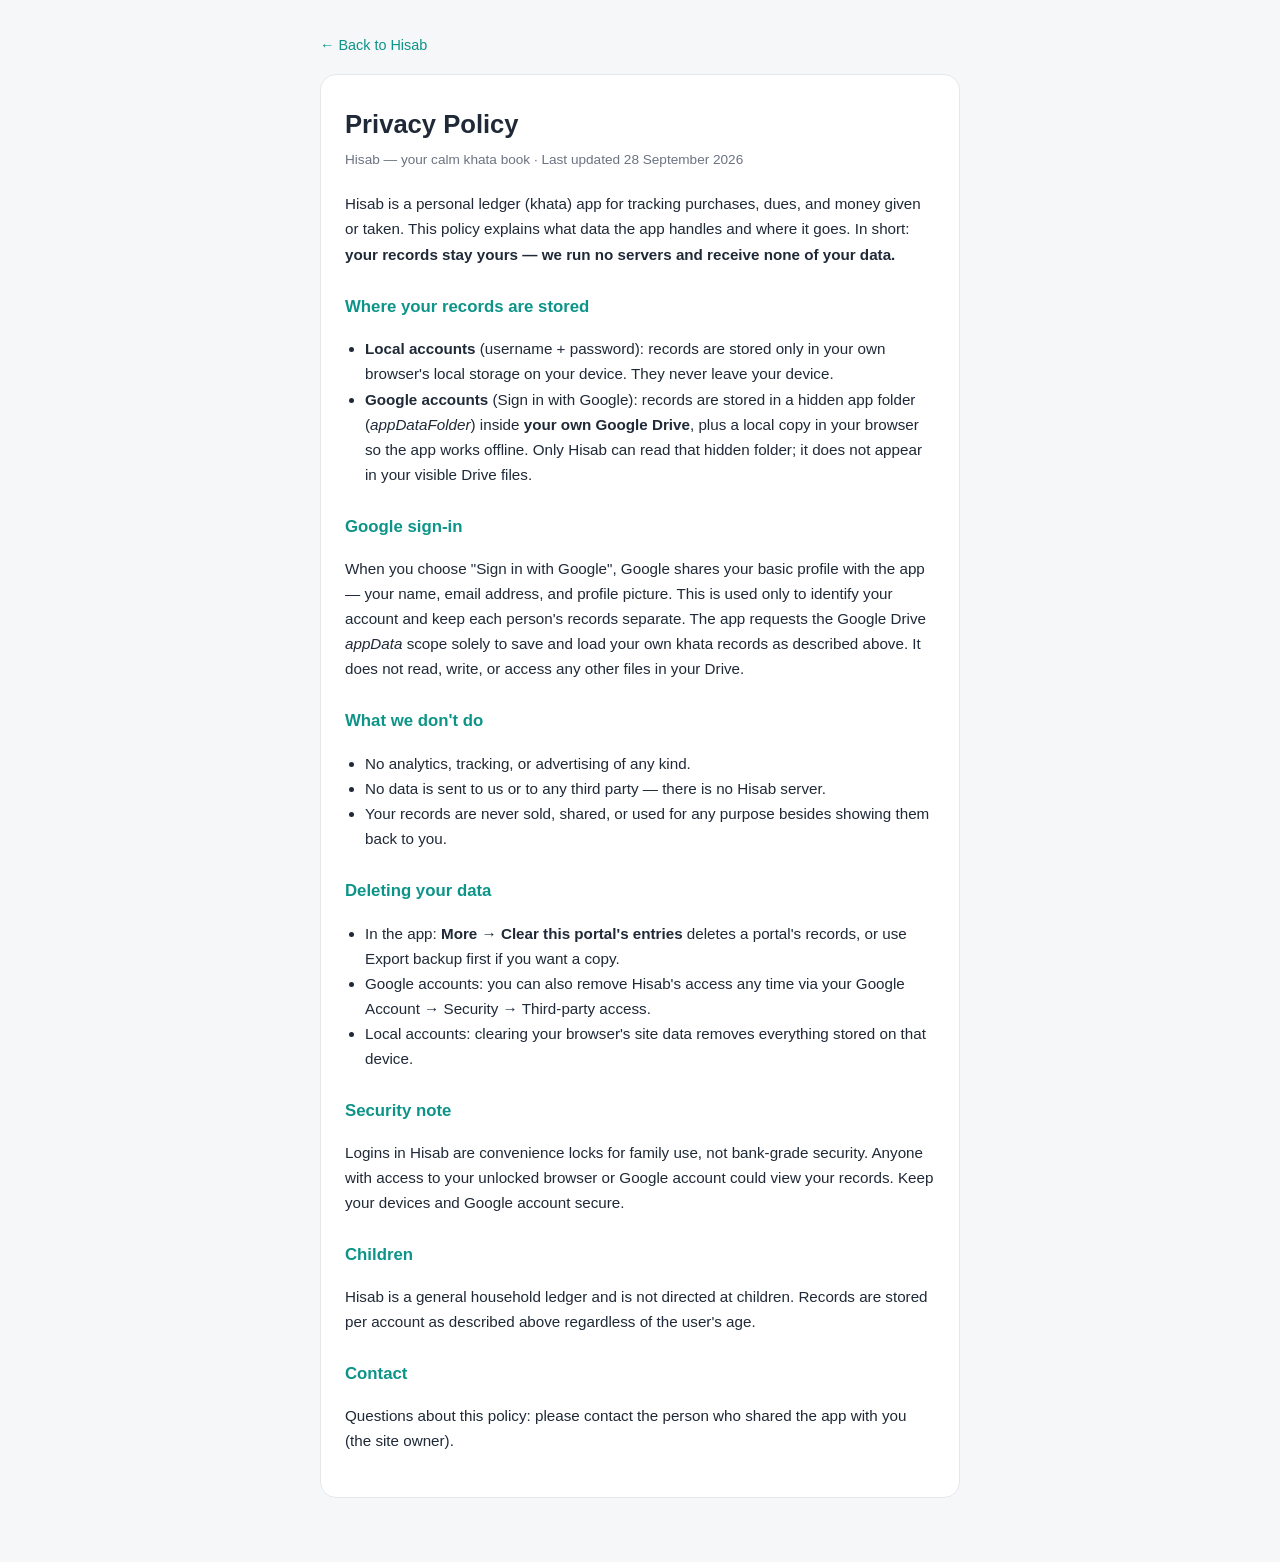
==== privacy.html @ f1064976 "Add files via upload" ====
<!DOCTYPE html>
<html lang="en">
<head>
<meta charset="UTF-8">
<meta name="viewport" content="width=device-width, initial-scale=1.0">
<title>Privacy Policy — Hisab</title>
<style>
  :root { --ink:#1f2937; --muted:#6b7280; --accent:#0d9488; --bg:#f6f7f9; --card:#ffffff; --line:#e5e7eb; }
  * { box-sizing:border-box; }
  body { margin:0; background:var(--bg); color:var(--ink);
         font-family:-apple-system,BlinkMacSystemFont,"Segoe UI",Roboto,"Helvetica Neue",Arial,sans-serif;
         line-height:1.65; }
  .wrap { max-width:680px; margin:0 auto; padding:32px 20px 64px; }
  .card { background:var(--card); border:1px solid var(--line); border-radius:16px; padding:28px 24px; }
  h1 { font-size:1.6rem; margin:0 0 4px; }
  .updated { color:var(--muted); font-size:.85rem; margin-bottom:20px; }
  h2 { font-size:1.05rem; margin:26px 0 8px; color:var(--accent); }
  p, li { font-size:.95rem; }
  ul { padding-left:20px; }
  a { color:var(--accent); }
  .back { display:inline-block; margin-bottom:16px; font-size:.9rem; text-decoration:none; }
</style>
</head>
<body>
<div class="wrap">
  <a class="back" href="index.html">← Back to Hisab</a>
  <div class="card">
    <h1>Privacy Policy</h1>
    <div class="updated">Hisab — your calm khata book · Last updated 28 September 2026</div>

    <p>Hisab is a personal ledger (khata) app for tracking purchases, dues, and money given or taken. This policy explains what data the app handles and where it goes. In short: <strong>your records stay yours — we run no servers and receive none of your data.</strong></p>

    <h2>Where your records are stored</h2>
    <ul>
      <li><strong>Local accounts</strong> (username + password): records are stored only in your own browser's local storage on your device. They never leave your device.</li>
      <li><strong>Google accounts</strong> (Sign in with Google): records are stored in a hidden app folder (<em>appDataFolder</em>) inside <strong>your own Google Drive</strong>, plus a local copy in your browser so the app works offline. Only Hisab can read that hidden folder; it does not appear in your visible Drive files.</li>
    </ul>

    <h2>Google sign-in</h2>
    <p>When you choose "Sign in with Google", Google shares your basic profile with the app — your name, email address, and profile picture. This is used only to identify your account and keep each person's records separate. The app requests the Google Drive <em>appData</em> scope solely to save and load your own khata records as described above. It does not read, write, or access any other files in your Drive.</p>

    <h2>What we don't do</h2>
    <ul>
      <li>No analytics, tracking, or advertising of any kind.</li>
      <li>No data is sent to us or to any third party — there is no Hisab server.</li>
      <li>Your records are never sold, shared, or used for any purpose besides showing them back to you.</li>
    </ul>

    <h2>Deleting your data</h2>
    <ul>
      <li>In the app: <strong>More → Clear this portal's entries</strong> deletes a portal's records, or use Export backup first if you want a copy.</li>
      <li>Google accounts: you can also remove Hisab's access any time via your Google Account → Security → Third-party access.</li>
      <li>Local accounts: clearing your browser's site data removes everything stored on that device.</li>
    </ul>

    <h2>Security note</h2>
    <p>Logins in Hisab are convenience locks for family use, not bank-grade security. Anyone with access to your unlocked browser or Google account could view your records. Keep your devices and Google account secure.</p>

    <h2>Children</h2>
    <p>Hisab is a general household ledger and is not directed at children. Records are stored per account as described above regardless of the user's age.</p>

    <h2>Contact</h2>
    <p>Questions about this policy: please contact the person who shared the app with you (the site owner).</p>
  </div>
</div>
</body>
</html>
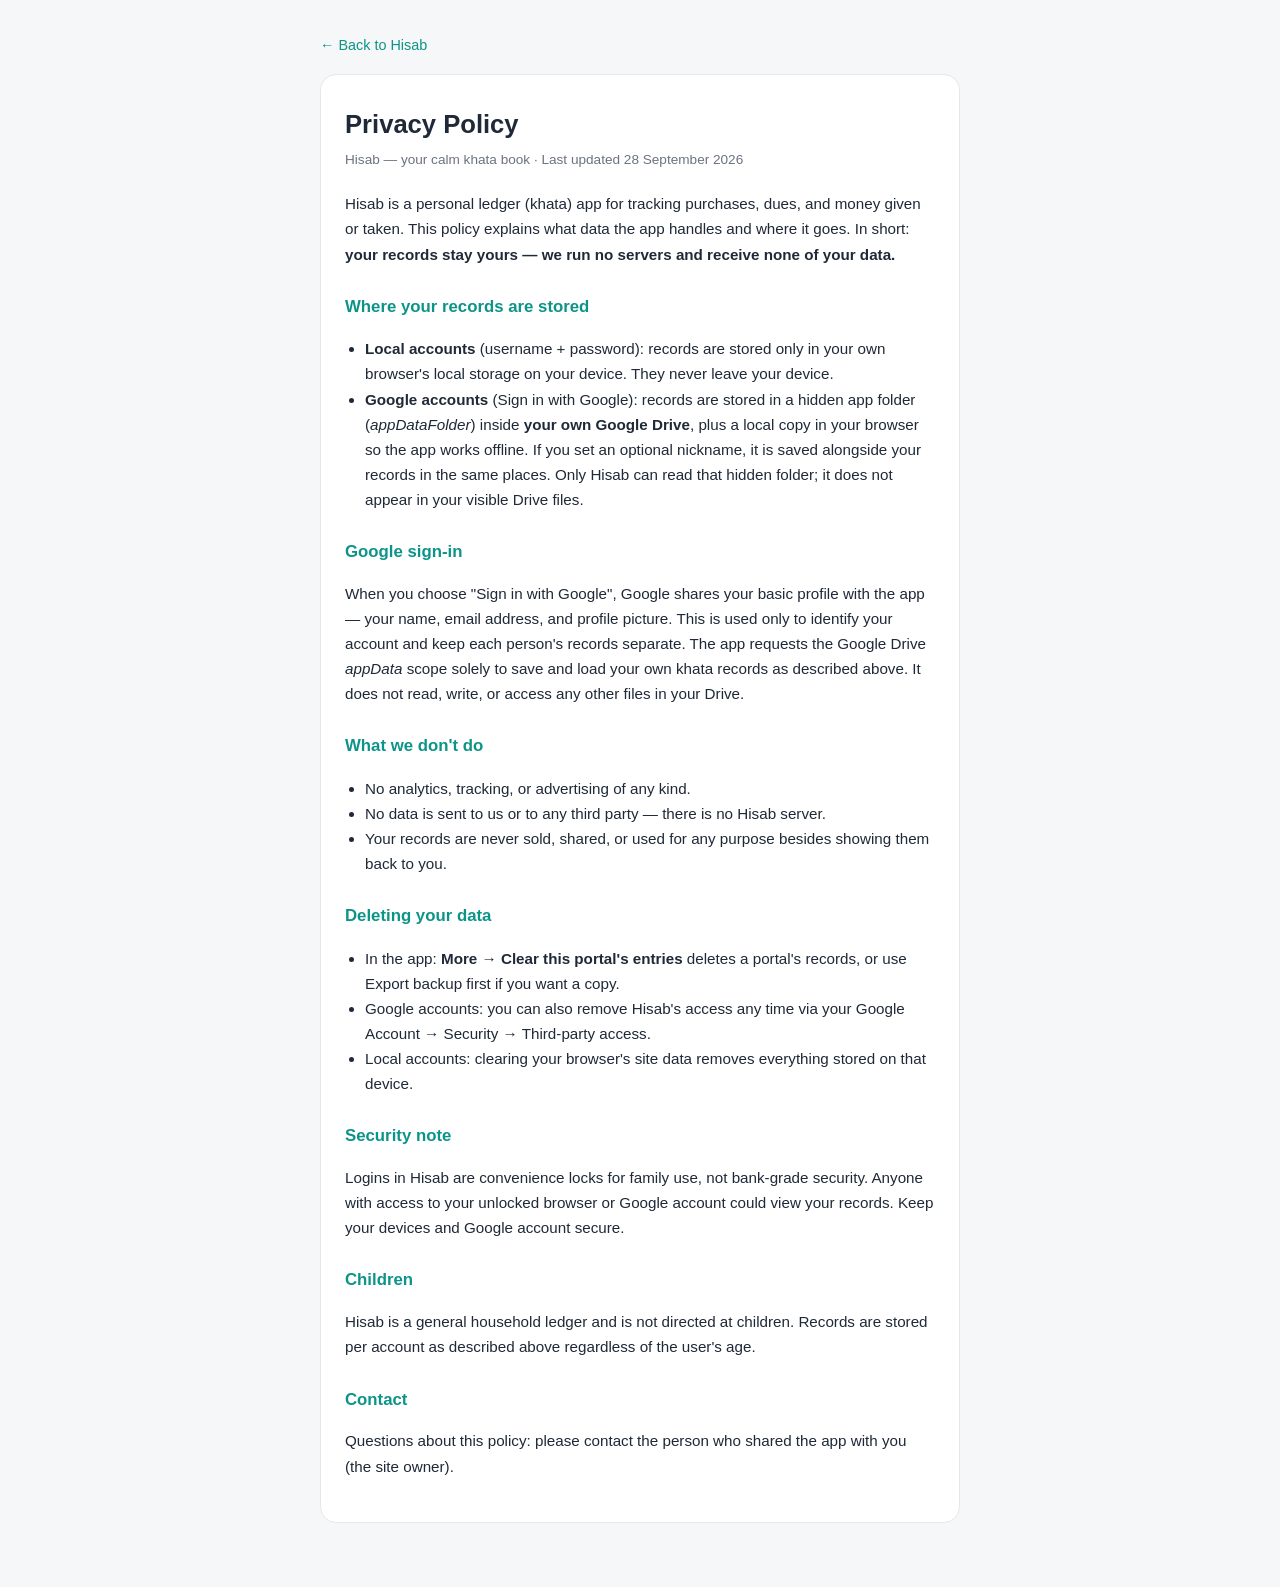
==== commit b097146d: "Add files via upload" ====
--- a/privacy.html
+++ b/privacy.html
@@ -3,6 +3,7 @@
 <head>
 <meta charset="UTF-8">
 <meta name="viewport" content="width=device-width, initial-scale=1.0">
+<link rel="icon" href="assets/logo.svg" type="image/svg+xml">
 <title>Privacy Policy — Hisab</title>
 <style>
   :root { --ink:#1f2937; --muted:#6b7280; --accent:#0d9488; --bg:#f6f7f9; --card:#ffffff; --line:#e5e7eb; }
@@ -33,7 +34,7 @@
     <h2>Where your records are stored</h2>
     <ul>
       <li><strong>Local accounts</strong> (username + password): records are stored only in your own browser's local storage on your device. They never leave your device.</li>
-      <li><strong>Google accounts</strong> (Sign in with Google): records are stored in a hidden app folder (<em>appDataFolder</em>) inside <strong>your own Google Drive</strong>, plus a local copy in your browser so the app works offline. Only Hisab can read that hidden folder; it does not appear in your visible Drive files.</li>
+      <li><strong>Google accounts</strong> (Sign in with Google): records are stored in a hidden app folder (<em>appDataFolder</em>) inside <strong>your own Google Drive</strong>, plus a local copy in your browser so the app works offline. If you set an optional nickname, it is saved alongside your records in the same places. Only Hisab can read that hidden folder; it does not appear in your visible Drive files.</li>
     </ul>
 
     <h2>Google sign-in</h2>
